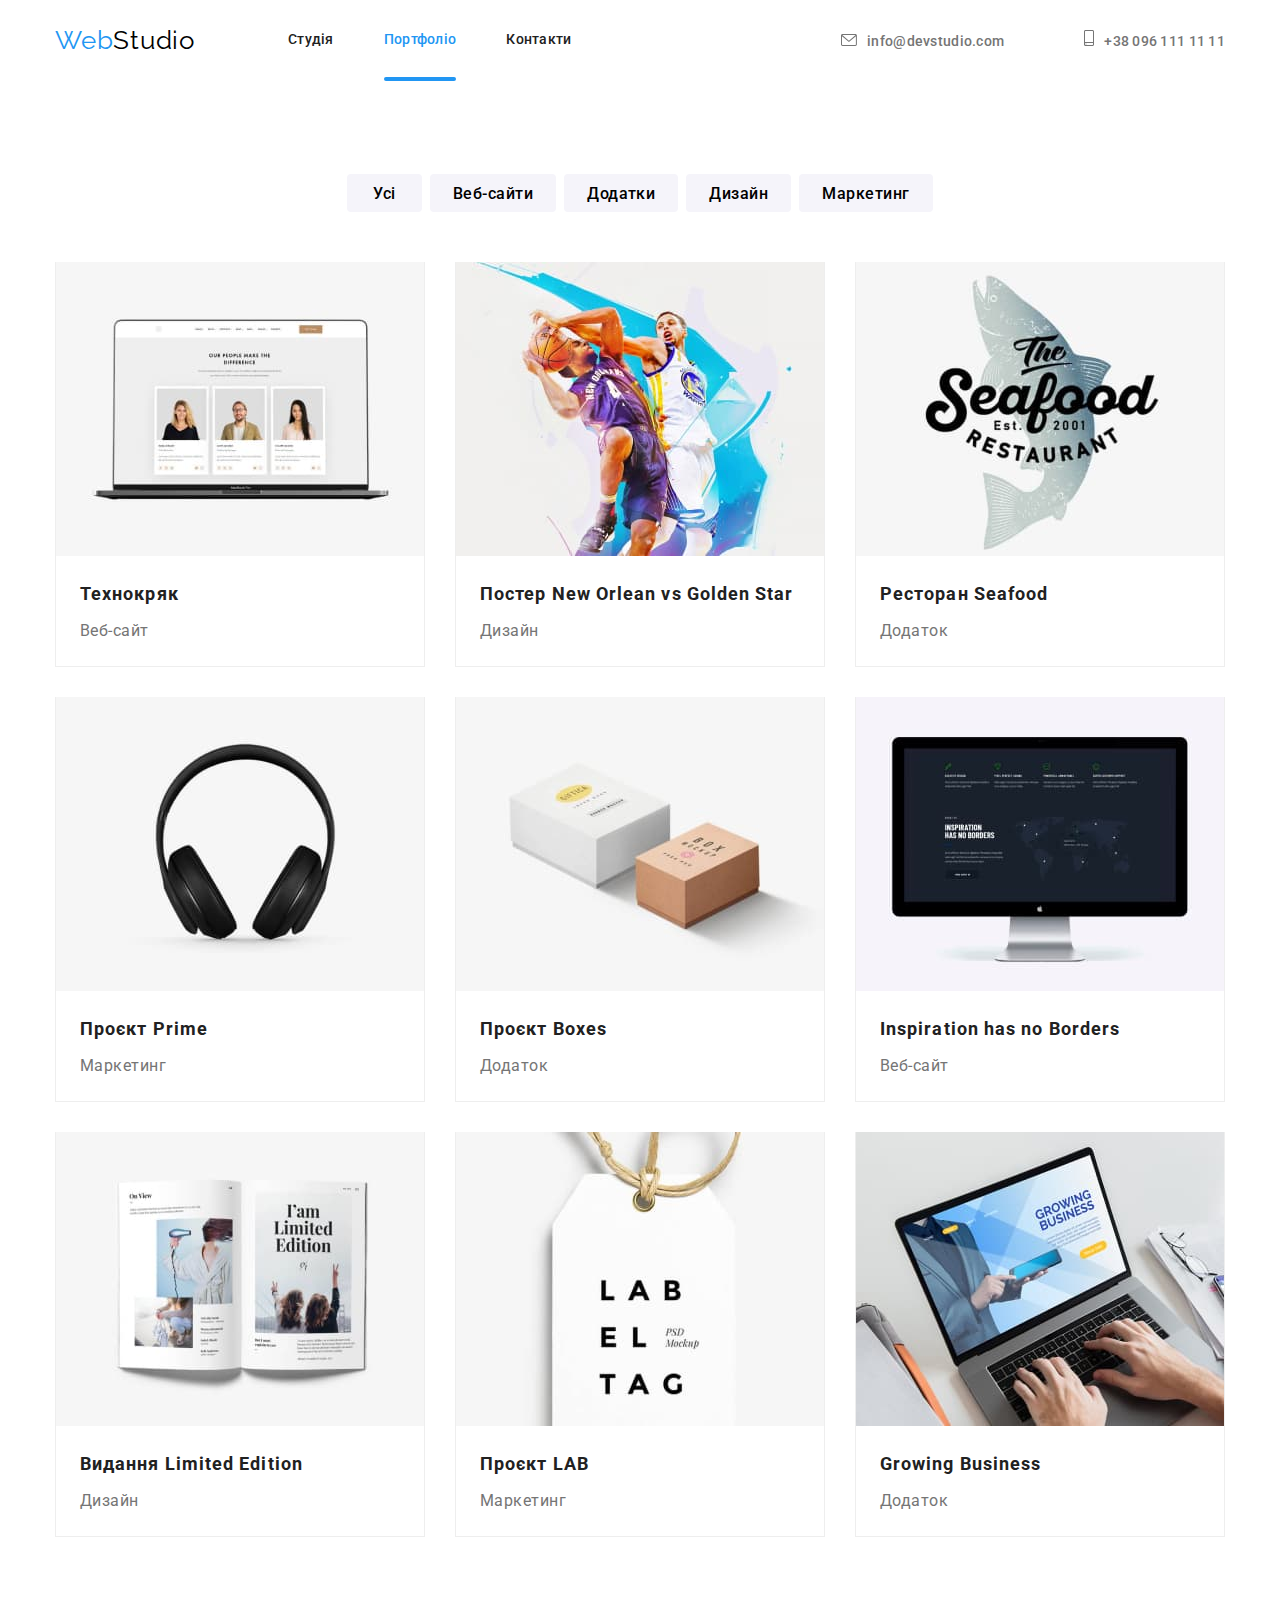
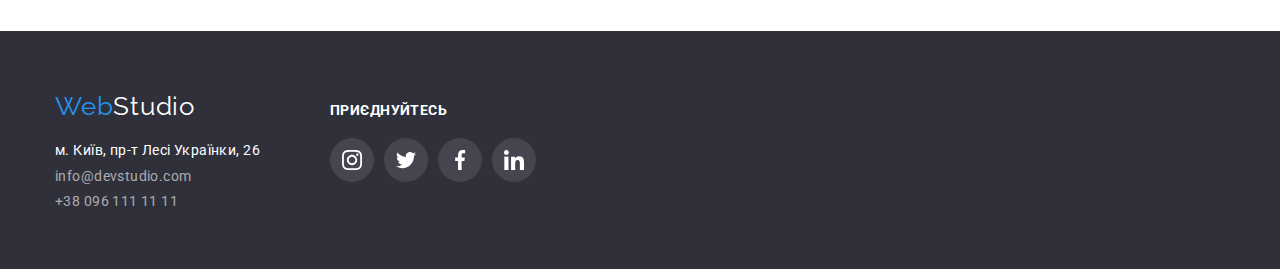
==== portfolio.html @ 135a3b44 "Initial commit" ====
<!DOCTYPE html>
<html lang="uk">

<head>
    <meta charset="UTF-8">
    <meta http-equiv="X-UA-Compatible" content="IE=edge">
    <meta name="viewport" content="width=device-width, initial-scale=1.0">
    <link
        href="https://fonts.googleapis.com/css2?family=Raleway:wght@700&family=Roboto:wght@400;500;700;900&display=swap"
        rel="stylesheet">
    <link rel="stylesheet"
            href="https://cdnjs.cloudflare.com/ajax/libs/modern-normalize/1.1.0/modern-normalize.min.css">
    <link rel="stylesheet" href="./css/styles.css" >
    <title>Веб-студія</title>
</head>
<body>
    <!--Верхня лінія-->
    <header class="header-line">
        <div class="container main-header">
            <a href="./index.html" class="logo">
                <span class="logo-web">Web</span><span class="logo-studio">Studio</span>
            </a>

            <ul class="site-nav list">
                <li><a href="./index.html" class="link link-current">Студія</a></li>
                <li><a href="./portfolio.html" class="link link-current active">Портфоліо</a></li>
                <li><a href="#" class="link link-current">Контакти</a></li>
            </ul>

        <ul class="contacts-list list">
            <li class="contacts-header">
                <a href="mailto:info@devstudio.com"
                    class="link header-contact-icon"><svg width="16" height="12"
                        class="contacts-icon-email icon-header">
                        <use href="./images/sprite-icons.svg#icon-email"></use>
                    </svg>info@devstudio.com</a>
            </li>
            <li class="contacts-header">
                <a href="tel:+380961111111" class="link header-contact-icon"><svg
                        width="10" height="16"
                        class="contacts-icon-smartphone icon-header">
                        <use href="./images/sprite-icons.svg#icon-smartphone"></use>
                    </svg>+38 096 111 11 11</a>
            </li>
        </ul>
        </div>
    </header>
<main>
    <section class="section">
    <div class="container">
    <h1 class="visually-hidden">Контент сторінки Portfolio</h1>

    <ul class="buttons list">
        <li class="buttons-menu"><button type="button" class="link-all current">Усі</button></li>
        <li class="buttons-menu"><button type="button" class="link-site">Веб-сайти</button></li>
        <li class="buttons-menu"><button type="button" class="link-apps">Додатки</button></li>
        <li class="buttons-menu"><button type="button" class="link-design">Дизайн</button></li>
        <li class="buttons-menu"><button type="button" class="link-marketing">Маркетинг</button></li>
    </ul>

        <ul class="portfolio list">
            <li class="portfolio-element">
                <div class="portfolio-image">
                    <img src="./images/portfolio1.jpg"
                    alt="На фото зображений Macbook" width="370">
                    <p class="portfolio-card-text">Ресурс пропонує комплексні пропозиції з
                     різним рівнем функціоналу та сервісів. Все це дозволить відвідувачу отримати вичерпні відомості про компанію чи
                     приватну особу.</p>           
                </div>
                <div class="portfolio-box">
                    <h2 class="title-portfolio">Технокряк</h2>
                    <p class="category portfolio-text">Веб-сайт</p>
                </div>
            </li>
            <li class="portfolio-element">
                <div class="portfolio-image">
                    <img src="./images/portfolio2.jpg" alt="На фото зображені гравці у баскетбол"
                        width="370">
                    <p class="portfolio-card-text">Ресурс пропонує комплексні пропозиції з
                        різним рівнем функціоналу та сервісів. Все це дозволить відвідувачу отримати
                        вичерпні відомості про компанію чи
                        приватну особу.</p>
                </div>
                <div class="portfolio-box"><h2 class="title-portfolio">Постер New Orlean vs Golden Star</h2>
                <p class="category portfolio-text">Дизайн</p></div>
            </li>
            <li class="portfolio-element">
                <div class="portfolio-image">
                    <img src="./images/portfolio3.jpg"
                        alt="На фото зображено лого ресторану Seafood" width="370">
                    <p class="portfolio-card-text">Ресурс пропонує комплексні пропозиції з
                        різним рівнем функціоналу та сервісів. Все це дозволить відвідувачу отримати
                        вичерпні відомості про компанію чи
                        приватну особу.</p>
                </div>
                <div class="portfolio-box"><h2 class="title-portfolio">Ресторан Seafood</h2>
                <p class="category portfolio-text">Додаток</p></div>
            </li>
            <li class="portfolio-element">
                <div class="portfolio-image">
                    <img src="./images/portfolio4.jpg" alt="На фото зображені чорні навушники"
                        width="370">
                    <p class="portfolio-card-text">Ресурс пропонує комплексні пропозиції з
                        різним рівнем функціоналу та сервісів. Все це дозволить відвідувачу отримати
                        вичерпні відомості про компанію чи
                        приватну особу.</p>
                </div>
                <div class="portfolio-box"><h2 class="title-portfolio">Проєкт Prime</h2>
                <p class="category portfolio-text">Маркетинг</p></div>
            </li>
            <li class="portfolio-element">
                <div class="portfolio-image">
                    <img src="./images/portfolio5.jpg" alt="На фото зображені дві коробки"
                        width="370">
                    <p class="portfolio-card-text">Ресурс пропонує комплексні пропозиції з
                        різним рівнем функціоналу та сервісів. Все це дозволить відвідувачу отримати
                        вичерпні відомості про компанію чи
                        приватну особу.</p>
                </div>
                <div class="portfolio-box"><h2 class="title-portfolio">Проєкт Boxes</h2>
                <p class="category portfolio-text">Додаток</p></div>
            </li>
            <li class="portfolio-element">
                <div class="portfolio-image">
                    <img src="./images/portfolio6.jpg" alt="На фото зображений монітор Apple"
                        width="370">
                    <p class="portfolio-card-text">Ресурс пропонує комплексні пропозиції з
                        різним рівнем функціоналу та сервісів. Все це дозволить відвідувачу отримати
                        вичерпні відомості про компанію чи
                        приватну особу.</p>
                </div>
                <div class="portfolio-box"><h2 class="title-portfolio">Inspiration has no Borders</h2>
                <p class="category portfolio-text">Веб-сайт</p></div>
            </li>
            <li class="portfolio-element">
                <div class="portfolio-image">
                    <img src="./images/portfolio7.jpg"
                        alt="На фото зображений журнал Limited Edition" width="370">
                    <p class="portfolio-card-text">Ресурс пропонує комплексні пропозиції з
                        різним рівнем функціоналу та сервісів. Все це дозволить відвідувачу отримати
                        вичерпні відомості про компанію чи
                        приватну особу.</p>
                </div>
                <div class="portfolio-box"><h2 class="title-portfolio">Видання Limited Edition</h2>
                <p class="category portfolio-text">Дизайн</p></div>
            </li>
            <li class="portfolio-element">
                <div class="portfolio-image">
                    <img src="./images/portfolio8.jpg" alt="На фото зображена етикетка" width="370">
                    <p class="portfolio-card-text">Ресурс пропонує комплексні пропозиції з
                        різним рівнем функціоналу та сервісів. Все це дозволить відвідувачу отримати
                        вичерпні відомості про компанію чи
                        приватну особу.</p>
                </div>
                <div class="portfolio-box"><h2 class="title-portfolio">Проєкт LAB</h2>
                <p class="category portfolio-text">Маркетинг</p></div>
            </li>
            <li class="portfolio-element">
                <div class="portfolio-image">
                    <img src="./images/portfolio9.jpg" alt="На фото зображно друкування на Macbook"
                        width="370">
                    <p class="portfolio-card-text">Ресурс пропонує комплексні пропозиції з
                        різним рівнем функціоналу та сервісів. Все це дозволить відвідувачу отримати
                        вичерпні відомості про компанію чи
                        приватну особу.</p>
                </div>
                <div class="portfolio-box"><h2 class="title-portfolio">Growing Business</h2>
                <p class="category portfolio-text">Додаток</p></div>
            </li>
        </ul>
    </div>
    </section>
</main>

<!--Підвал-->
<footer class="info">
    <div class="container footer-line">
        <div>
            <a href="./index.html" class="logo logo-footer">
                <span class="logo-web">Web</span><span
                    class="logo-studio-white">Studio</span>
            </a>

            <address>
                <ul class="list">
                    <li class="contacts-footer"><a
                            href="https://goo.gl/maps/CPtrU1FHBa2aNyZL9"
                            target="_blank" rel="noopener noreferrer nofollow"
                            class="location">м. Київ, пр-т Лесі Українки, 26</a>
                    </li>
                    <li class="contacts-footer"><a
                            href="mailto:info@devstudio.com"
                            class="contacts-item">info@devstudio.com</a></li>
                    <li class="contacts-footer"><a href="tel:+380961111111"
                            class="contacts-item telephone">+38 096 111 11
                            11</a></li>
                </ul>
            </address>
        </div>
        <div class="icons-text-footer">
            <p class="footer-text-title">Приєднуйтесь</p>
            <ul class="footer-icons-list list">
                <li class="web-footer-icon list">
                    <a href="#" class="button-footer-icon">
                        <svg class="footer-icon">
                            <use
                                href="./images/sprite-icons.svg#icon-instagram-footer">
                            </use>
                        </svg>
                    </a>
                </li>
                <li class="web-footer-icon list">
                    <a href="#" class="button-footer-icon">
                        <svg class="footer-icon">
                            <use
                                href="./images/sprite-icons.svg#icon-twitter-footer">
                            </use>
                        </svg>
                    </a>
                </li>
                <li class="web-footer-icon list">
                    <a href="#" class="button-footer-icon">
                        <svg class="footer-icon">
                            <use
                                href="./images/sprite-icons.svg#icon-facebook-footer">
                            </use>
                        </svg>
                    </a>
                </li>
                <li class="web-footer-icon list">
                    <a href="#" class="button-footer-icon">
                        <svg class="footer-icon">
                            <use
                                href="./images/sprite-icons.svg#icon-linkedin-footer">
                            </use>
                        </svg>
                    </a>
                </li>
            </ul>
        </div>
    </div>
</footer>
</body>
</html>
---- css/styles.css ----
:root {
    --title-text-color: #212121;
    --description-text-color: #757575;
    --white-color: #FFFFFF;
    --accent-color: #2196F3;
    --black-color: #000000;
    --secondary-bg-color: #F5F4FA;
    --dark-bg-coolor: #2F303A;
    --icons-grey: #AFB1B8;
}

body {
    height: 100%;
    background-color: var(--white-color);
    color: var(--title-text-color);
    font-family: Roboto, sans-serif;
    font-size: 14px;
    margin: 0;
    /*padding-top: 80px;*/
}

.main {
    flex: 1 1 auto;
}
/* чорний #212121; */

/* сірий #757575 */

/* білий #FFFFFF */

/* акцент #2196F3 */ 

/* другорядний колір фону #F5F4FA */

/* акцентний колір фону #2F303A */

.list {
    padding: 0;
    margin: 0;
    list-style: none;
}

h1,h2,h3,h4,h5,h6,p,ul {
    margin-top: 0;
    margin-bottom: 0;
}

.logo {
    font-family: Raleway, sans-serif;
    font-size: 26px;
    line-height: 1.19;
    text-decoration: none;
    letter-spacing: 0.03em;
    outline: none;
}

.logo-web {
    color: var(--accent-color);
}

.logo-studio {
    color: var(--black-color);
}

.logo-studio-white {
    color: var(--white-color);
}

.logo-footer {
    display: block;
    margin-bottom: 20px;
}

.info {
    padding-top: 60px;
    padding-bottom: 60px;
}

/* Page header */

.main-header {
    display: flex;
    align-items: center;
}

.container {
    width: 1200px;
    padding-left: 15px;
    padding-right: 15px;
    margin: 0 auto;
}

/*.header-line {
    position: fixed;
    width: 100%;
    top: 0;
    left: 0;
    min-height: 80px;
    background-color: var(--white-color);
    border-bottom: 1px solid #ECECEC;
}*/

.link-current {
    position: relative;
}

.active::after {
content: '';

position: absolute;
left: 0;
bottom: -1px;

display: block;
width: 100%;
height: 4px;
background-color: var(--accent-color);
border-radius: 2px;

/*opacity: 0;

transition-property: opacity;
transition-duration: 250ms;
transition-timing-function: cubic-bezier(0.4, 0, 0.2, 1);*/
}

/*.active:hover::after {
    opacity: 1;
}*/


/* Site nav */

.advantages-list {
    display: flex;
}

.advantages-item-icon {
    display: flex;
    justify-content: center;
    align-items: center;
    margin-bottom: 30px;
    height: 120px;
    width: 270px;
    background: var(--secondary-bg-color);
    border-radius: 4px;
}

.advantages-icon {
    width: 70px;
    height: 70px;
}

/* Наші клієнти */

.companies-logo-list {
    display: flex;
    gap: 30px;
}

.company-logo-icons {
    display: flex;
    justify-content: center;
    align-items: center;
    width: 170px;
    height:92px;
    /*padding: 16px 32px;*/
    border: 1px solid var(--icons-grey);
    color: var(--icons-grey);
    border-radius: 4px;

    transition-property: border;
    transition-duration: 250ms;
    transition-timing-function: cubic-bezier(0.4, 0, 0.2, 1);
}

.company-logo-icons:hover,
.company-logo-icons:focus {
    border-color: var(--accent-color);
    outline: none;

    transition-property: border-color, fill;
    transition-duration: 250ms;
    transition-timing-function: cubic-bezier(0.4, 0, 0.2, 1);
}

.company-icon {
    width: 106px;
    height: 60px;
    fill: currentColor;

    transition-property: fill;
    transition-duration: 250ms;
    transition-timing-function: cubic-bezier(0.4, 0, 0.2, 1);
}

.company-logo-icons:hover .company-icon,
.company-logo-icons:focus .company-icon {
    border-color: var(--accent-color);
    fill: var(--accent-color);
}



.company-icon:hover,
.company-icon:focus {
    border-color: var(--accent-color);
    fill: var(--accent-color);
}

/*.companies-list-item .company-icon:hover {
    fill: var(--accent-color);
    border-color: var(--accent-color);
}*/

.site-nav {
    display: flex;
    margin-left: 93px;
}

.site-nav li + li {
    margin-left: 50px;
}

.work-list .work-list-item + .work-list-item,
.advantages-list .advantages-item + .advantages-item,
.workers .workers-item + .workers-item {
    margin-left: 30px;
}

.work-list {
    display: flex;
    margin-right: auto;
    margin-left: auto;
    width: 1170px;
}

.image {
    display: block;
}

.workers {
    display: flex;
    margin-right: auto;
    margin-left: auto;
}

.workers-info {
    padding-top: 30px;
    padding-bottom: 30px;
}

/*.site-nav li:not(:last-child) {
    margin-right: 50px;
} */

.site-nav a {
    display: block;
    padding-top: 32px;
    padding-bottom: 32px;
    color: var(--title-text-color);
    font-weight: 500;
    line-height: 1.14;
    letter-spacing: 0.02em;
    text-decoration: none;

    transition-property: color;
    transition-duration: 250ms;
    transition-timing-function: cubic-bezier(0.4, 0, 0.2, 1);
}



.site-nav .link:hover,
.site-nav .link:focus,
.contacts-list .link:hover,
.contacts-list .link:focus {
    color: var(--accent-color);
    outline: none;
}

.contacts-item:hover,
.contacts-item:focus {
    color: var(--accent-color);
    outline: none;
}

.email-link::before {
    content: '';
    width: 16px;
    height: 12px;
    margin-right: 10px;
    background-color: var(--accent-color);
    background-image: url(../images/email.jpg);
    background-size: contain;
}

.contacts-list a {
    margin-top: 32px;
    margin-bottom: 32px;
    color: var(--description-text-color);
    font-weight: 500;
    line-height: 1.14;
    text-decoration: none;
    letter-spacing: 0.02em;

    transition-property: color;
    transition-duration: 250ms;
    transition-timing-function: cubic-bezier(0.4, 0, 0.2, 1);
}

.contacts-list li + li {
    margin-left: 50px;
}

.contacts-list {
    display: flex;
    margin-left: auto;
    align-items: baseline;
    gap: 30px;
}

.header-contact-icon {
    fill: var(--description-text-color);

    transition-property: fill;
    transition-duration: 250ms;
    transition-timing-function: cubic-bezier(0.4, 0, 0.2, 1);
}

.header-contact-icon:hover,
.header-contact-icon:focus {
    fill: var(--accent-color);
    outline: none;
}


.contacts-icon-smartphone,
.contacts-icon-email {
    margin-right: 10px;

    transition-property: fill;
    transition-duration: 250ms;
    transition-timing-function: cubic-bezier(0.4, 0, 0.2, 1);
}

/*.contacts-header a:hover {
    fill: var(--accent-color);
}*/


/* Hero */

.main.page {
    text-align: center;
    padding: 200px 0 200px
}

.overlay {
    max-width: 1600px;
    margin-left: auto;
    margin-right: auto;
    background-color: #C4C4C4;
    background-image: linear-gradient(rgba(47, 48, 58, 0.4), rgba(47, 48, 58, 0.4)), url(../images/header.jpg);
    background-repeat: no-repeat;
    background-position: center;
    background-size: cover;
}

.main-title {
    margin-top: 0;
    margin-bottom: 30px;
    margin-left: auto;
    margin-right: auto;
    width: 696px;
    color: var(--white-color);
    font-weight: 900;
    font-size: 44px;
    line-height: 1.36;
    text-transform: uppercase;
    letter-spacing: 0.06em;
    margin-bottom: 30px
}

.info {
    background-color: var(--dark-bg-coolor);
}

.section {
    padding-top: 94px;
    padding-bottom: 94px;
}


/*.section.no-padding {
    padding-top: 0;
    padding-bottom: 0;
}*/

.advantages-title {
    margin-top: 0;
    margin-bottom: 10px;
    font-size: 14px;
    line-height: 1.14;
    text-transform: uppercase;
    letter-spacing: 0.03em;
}

.advantages-desc {
    margin-top: 0;
    margin-bottom: 0;
    color: var(--description-text-color);
    line-height: 1.71;
    letter-spacing: 0.03em;
}

.team {
    background-color: var(--secondary-bg-color);
}

.occupation-title, .team-title, .clients-title {
    margin-top: 0;
    margin-bottom: 50px;
    font-size: 36px;
    line-height: 1.16;
    letter-spacing: 0.03em;
    text-align: center;
}

.team-title{
    font-size: 36px;
    line-height: 1.16;
    letter-spacing: 0.03em;
}

.name {
    margin-top: 0;
    margin-bottom: 10px;
    font-weight: 500;
    font-size: 16px;
    line-height: 1.18;
    text-align: center;
    letter-spacing: 0.03em;
}

.workers-item {
    background-color: var(--white-color);
    box-shadow: 0px 1px 3px rgba(0, 0, 0, 0.12), 0px 1px 1px rgba(0, 0, 0, 0.14), 0px 2px 1px rgba(0, 0, 0, 0.2);
    border-radius: 0px 0px 4px 4px;
}

.position {
    margin-top: 0;
    margin-bottom: 16px;
    color: var(--description-text-color);
    font-size: 16px;
    line-height: 1.18;
    text-align: center;
    letter-spacing: 0.03em;
}

.location {
    display: block;
    color: var(--white-color);
    font-style: normal;
    line-height: 1.17;
    text-decoration: none;
    letter-spacing: 0.03em;
    outline: none;
}

.contacts-item {
    display: block;
    margin-top: 0;
    font-style: normal;
    color: rgba(255, 255, 255, 0.6);
    line-height: 1.17;
    text-decoration: none;
    letter-spacing: 0.03em;

    transition-property: color;
    transition-duration: 250ms;
    transition-timing-function: cubic-bezier(0.4, 0, 0.2, 1);
}

.portfolio {
    display: flex;
    flex-wrap: wrap;
}

.portfolio-element {
    width: 370px;
    margin-right: 30px;
    margin-bottom: 30px;
    border-right: 1px solid #EEEEEE;
    border-left: 1px solid #EEEEEE;
    border-bottom: 1px solid #EEEEEE;

    transition-property: background-color, box-shadow;
    transition-duration: 250ms;
    transition-timing-function: cubic-bezier(0.4, 0, 0.2, 1);
}

.portfolio-element:nth-child(3n) {
    margin-right: 0;
}

.portfolio-element:nth-last-child(-n + 3)  {
    margin-bottom: 0;
}

.portfolio-element:hover,
.portfolio-element:focus {
    background: #FFFFFF;
    /*border: 1px solid #EEEEEE;*/
    box-shadow: 0px 1px 1px rgba(0, 0, 0, 0.12), 0px 4px 4px rgba(0, 0, 0, 0.06), 1px 4px 6px rgba(0, 0, 0, 0.16);
}

.title-portfolio {
    margin-top: 0;
    margin-bottom: 4px;
    font-size: 18px;
    line-height: 2;
    letter-spacing: 0.06em;
}

.category {
    margin-top: 0;
    color: var(--description-text-color);
    font-size: 16px;
    line-height: 1.88;
    letter-spacing: 0.03em;
}

.portfolio-box {
    padding: 20px 24px;
}

.contacts-footer {
    margin-bottom: 9px;
}

.contacts-footer:last-child {
    margin-bottom: 0;
}

/* Button */

.button {
    display: inline-block;
    border: 1px solid transparent;
    min-width: 216px;
    border-radius: 4px;
    box-shadow: 0px 4px 4px rgba(0, 0, 0, 0.15);
    padding: 10px 32px;
    background-color: var(--accent-color);
    color: var(--white-color);
    font-family: inherit;
    font-weight: 700;
    font-size: 16px;
    line-height: 1.88;
    letter-spacing: 0.03em;
    cursor: pointer;
    text-decoration: none;
    text-align: center;
    outline: none;

    transition-property: box-shadow;
    transition-duration: 250ms;
    transition-timing-function: cubic-bezier(0.4, 0, 0.2, 1);
}

.button:hover {
    box-shadow: 0px 4px 4px rgba(0, 0, 0, 0.15);
}

.buttons {
    display: flex;
    justify-content: center;
    align-items: center;
    margin-bottom: 50px;
}

.buttons .buttons-menu:not(:last-child) {
    margin-right: 8px;
}

.buttons button {
    display: inline-block;
    border: 1px solid transparent;
    background-color: var(--secondary-bg-color);
    font-family: inherit;
    font-weight: 500;
    font-size: 16px;
    line-height: 1.62;
    letter-spacing: 0.03em;
    cursor: pointer;
    text-decoration: none;
    border-radius: 4px;
    text-align: center;

    transition-property: background-color;
    transition-duration: 250ms;
    transition-timing-function: cubic-bezier(0.4, 0, 0.2, 1);
}

.buttons li :hover,
.buttons li :focus {
    color: var(--white-color);
    background-color: var(--accent-color);
    box-shadow: 0px 3px 1px rgba(0, 0, 0, 0.1), 0px 1px 2px rgba(0, 0, 0, 0.08), 0px 2px 2px rgba(0, 0, 0, 0.12);
    outline: none;
}

.link-all {
    padding: 6px 25px;
    min-width: 73px;
    height: 38px;
    left: 512px;
    top: 174px;
}

.link-site {
    padding: 6px 22px;
    min-width: 125px;
    height: 38px;
    left: 593px;
    top: 174px;
}

.link-apps {
    padding: 6px 22px;
    min-width: 112px;
    height: 38px;
    left: 726px;
    top: 174px;
}

.link-design {
    padding: 6px 22px;
    min-width: 103px;
    height: 38px;
    left: 846px;
    top: 174px;
}

.link-marketing {
    padding: 6px 22px;
    min-width: 130px;
    height: 38px;
    left: 957px;
    top: 174px;
}

.visually-hidden {
    position: absolute;
    white-space: nowrap;
    width: 1px;
    height: 1px;
    overflow: hidden;
    border: 0;
    padding: 0;
    clip: rect(0 0 0 0);
    clip-path: inset(50%);
    margin: -1px;
}

ul .active {
    color: var(--accent-color);
}

.footer-text-title {
    color: var(--white-color);
    margin-bottom: 20px;
    font-family: 'Roboto';
    font-style: normal;
    font-weight: 700;
    font-size: 14px;
    line-height: calc(16/14);
    letter-spacing: 0.03em;
    text-transform: uppercase;
}

.footer-icon {
    width: 20px;
    height: 20px;
}

.button-footer-icon {
    display: flex;
    align-items:center;
    justify-content: center;
    width: 44px;
    height: 44px;
    padding: 0;
    border: none;
    background-color: rgba(255, 255, 255, 0.1);
    border-radius: 50%;
    cursor: pointer;

    transition-property: background-color;
    transition-duration: 250ms;
    transition-timing-function: cubic-bezier(0.4, 0, 0.2, 1);
}


/*.footer-icons-list {
    padding: 0;
    border: none;
    width: 44px;
    height: 44px;
    margin-top: 20px;
    margin-bottom: 0;
    background-color: rgba(255, 255, 255, 0.1);
    border-radius: 50%;
}*/



.footer-icons-list {
    display: flex;
}

.button-footer-icon:hover,
.button-footer-icon:focus {
    background-color: var(--accent-color);
    outline: none;
}

.footer-icons-list li+li {
    margin-left: 10px;
}

.icons-text-footer {
    margin-left: 70px;
}

.button-team-icon {
    display: flex;
    align-items: center;
    justify-content: center;
    padding: 0;
    border: none;
    width: 44px;
    height: 44px;
    border-radius: 50%;
    color: var(--icons-grey);
    cursor: pointer;

    transition-property: background-color;
    transition-duration: 250ms;
    transition-timing-function: cubic-bezier(0.4, 0, 0.2, 1);
}

.team-icon {
    width: 20px;
    height: 20px;
    fill: currentColor;

    transition-property: fill;
    transition-duration: 250ms;
    transition-timing-function: cubic-bezier(0.4, 0, 0.2, 1);
}

.button-team-icon:hover,
.button-team-icon:focus {
    background-color: var(--accent-color);
    color: var(--white-color);
    border-radius: 50%;
    outline: none;
}

.team-icon:hover,
.team-icon:focus {
    fill: var(--white-color);
}

/*.button-team-icon:hover,
.button-team-icon:focus {
    fill: var(--accent-color);
}*/

.team-icons-list li+li {
    margin-left: 10px;
}

.team-icons-list {
    display: flex;
    justify-content: center;
}

.footer-line {
    display: flex;
    align-items: baseline;
}

.portfolio-image {
    position: relative;
    overflow: hidden;
}

.portfolio-element:hover .portfolio-card-text {
    transform: translateY(0px);
}

/*.portfolio-image:hover::before {
    opacity: 1;
}*/

.portfolio-card-text {
    font-family: 'Roboto';
    font-style: normal;
    font-weight: 400;
    font-size: 18px;
    line-height: calc(28/18);
    letter-spacing: 0.03em;
    color: var(--white-color);

    position: absolute;
    display: flex;
    justify-content: center;
    align-items: center;
    top: 0;
    left: 0;
    width: 100%;
    height: 100%;
    padding-top: 63px;
    padding-bottom: 63px;
    padding-left: 24px;
    padding-right: 24px;
    background-color: rgba(33, 150, 243, 0.9);     
    transform: translateY(100%);
    transition: transform 250ms cubic-bezier(0.4, 0, 0.2, 1);
}

.portfolio-element .portfolio-card:hover {
    opacity: 1;
}


.backdrop {
    position: fixed;
    top: 0;
    left: 0;
    width: 100%;
    height: 100%;
    background-color: rgba(0, 0, 0, 0.2);

    opacity: 1;
    transition: opacity 250ms cubic-bezier(0.4, 0, 0.2, 1);
}

.backdrop.is-hidden {
    opacity: 0;
    pointer-events: none;
}

.modal {
    display: flex;
    justify-content: flex-end;
    position: absolute;
    top: 50%;
    left: 50%;
    transform: translate(-50%, -50%);

   min-width: 528px; 
   min-height: 581px;

   background-color: var(--white-color);
    box-shadow: 0px 1px 3px rgba(0, 0, 0, 0.12), 0px 1px 1px rgba(0, 0, 0, 0.14), 0px 2px 1px rgba(0, 0, 0, 0.2);
    border-radius: 4px;

    transition-property: box-shadow;
    transition-duration: 250ms;
    transition-timing-function: cubic-bezier(0.4, 0, 0.2, 1);
}

.button-close {
    margin-top: 9px;
    margin-right: 9px;
    width: 30px;
    height: 30px;
    background-color: var(--white-color);
    border: 1px solid rgba(0, 0, 0, 0.1);
    border-radius: 50%;
}

.button-close-icon {
    fill: var(--black-color);
    width: 11px;
    height: 11px;
}

.occupation-card-text {
    font-family: 'Roboto';
    font-style: normal;
    font-weight: 700;
    font-size: 14px;
    line-height: calc(16/14);
    text-align: center;
    letter-spacing: 0.03em;
    text-transform: uppercase;
    color: var(--white-color);
}

.work-list-thumb {
    position: relative;
}

.occupation-card {
    position: absolute;
    display: flex;
    justify-content: center;
    align-items: center;
    
    width: 100%;
    height: 70px;
    bottom: 0;
    background-color: rgba(47, 48, 58, 0.8);;
}

img {
    display: block;
}
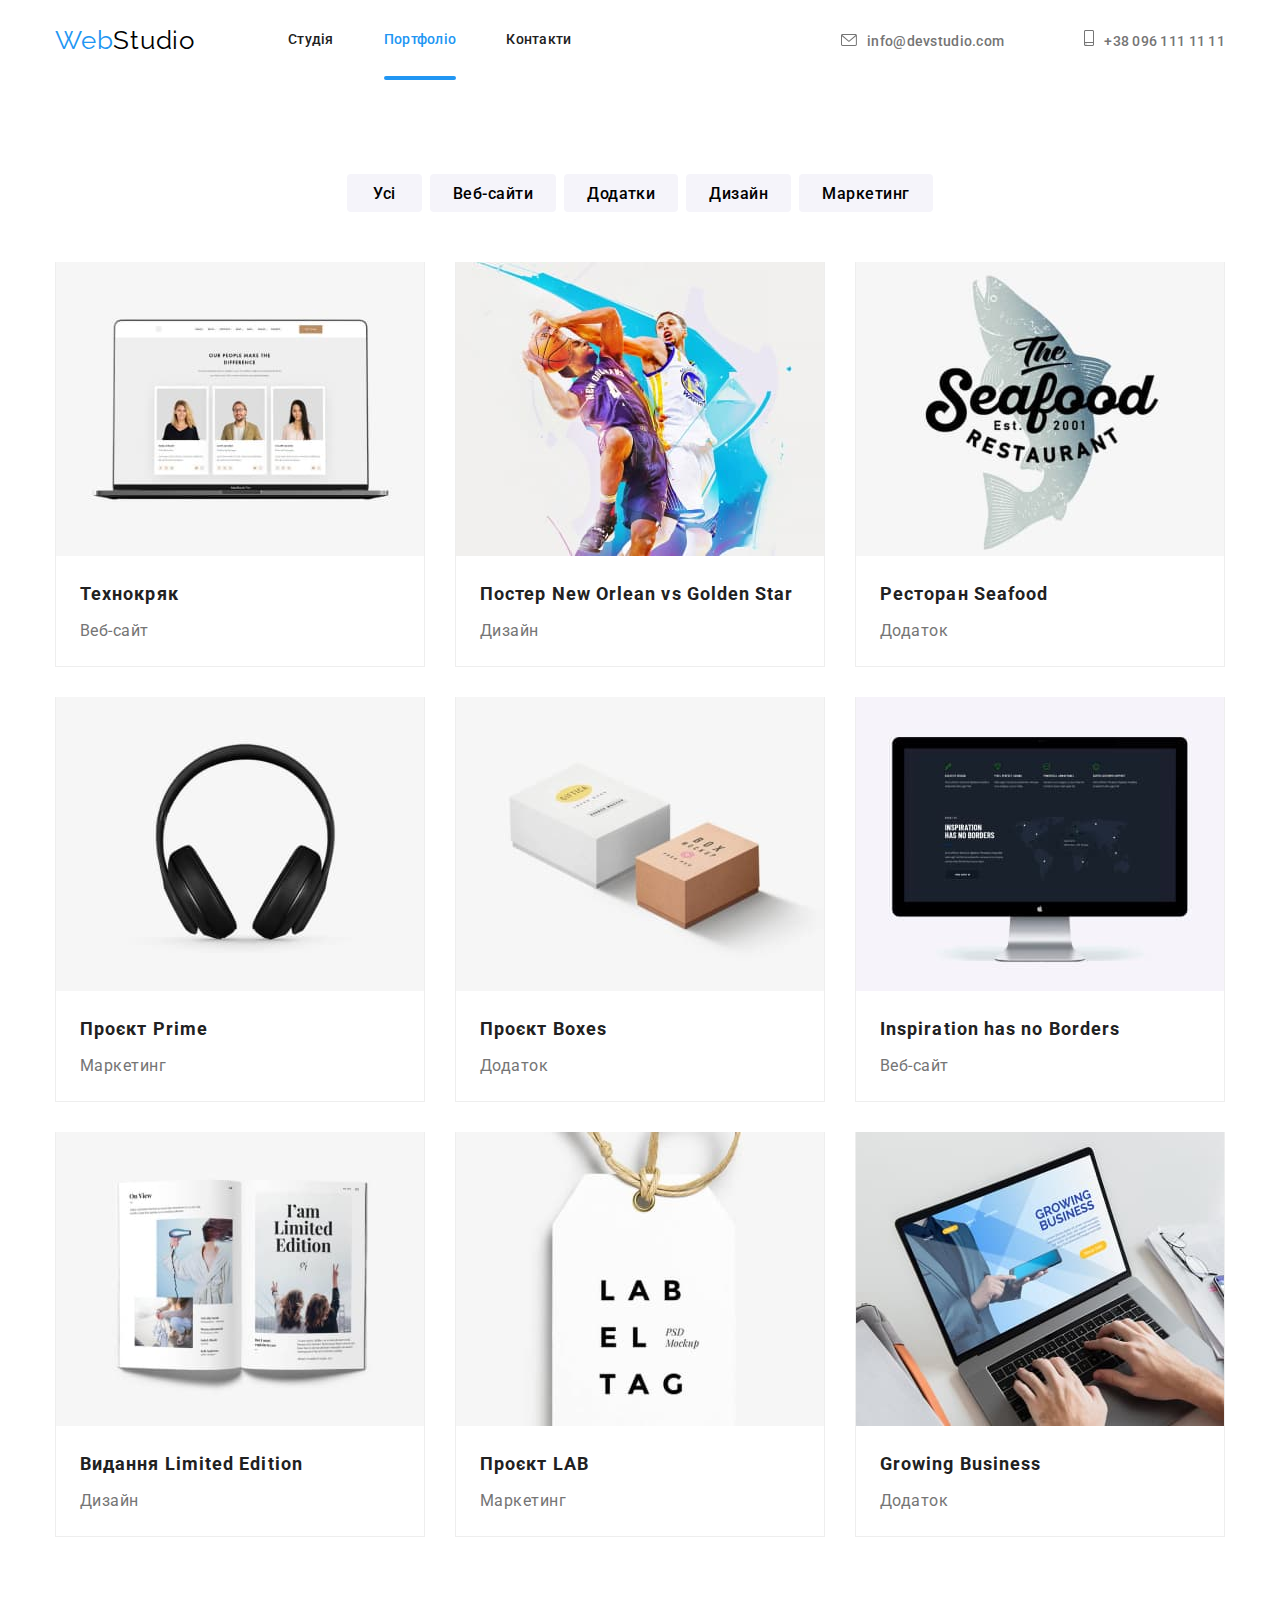
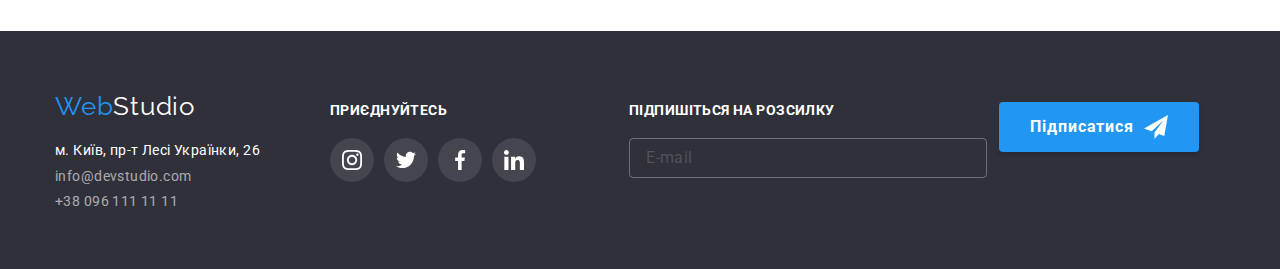
==== commit d454c299: "Update portfolio.html" ====
--- a/portfolio.html
+++ b/portfolio.html
@@ -32,14 +32,14 @@
                 <a href="mailto:info@devstudio.com"
                     class="link header-contact-icon"><svg width="16" height="12"
                         class="contacts-icon-email icon-header">
-                        <use href="./images/sprite-icons.svg#icon-email"></use>
+                        <use href="./images/icons.svg#icon-email"></use>
                     </svg>info@devstudio.com</a>
             </li>
             <li class="contacts-header">
                 <a href="tel:+380961111111" class="link header-contact-icon"><svg
                         width="10" height="16"
                         class="contacts-icon-smartphone icon-header">
-                        <use href="./images/sprite-icons.svg#icon-smartphone"></use>
+                        <use href="./images/icons.svg#icon-smartphone"></use>
                     </svg>+38 096 111 11 11</a>
             </li>
         </ul>
@@ -204,40 +204,54 @@
                     <a href="#" class="button-footer-icon">
                         <svg class="footer-icon">
                             <use
-                                href="./images/sprite-icons.svg#icon-instagram-footer">
-                            </use>
-                        </svg>
-                    </a>
-                </li>
-                <li class="web-footer-icon list">
-                    <a href="#" class="button-footer-icon">
-                        <svg class="footer-icon">
-                            <use
-                                href="./images/sprite-icons.svg#icon-twitter-footer">
-                            </use>
-                        </svg>
-                    </a>
-                </li>
-                <li class="web-footer-icon list">
-                    <a href="#" class="button-footer-icon">
-                        <svg class="footer-icon">
-                            <use
-                                href="./images/sprite-icons.svg#icon-facebook-footer">
-                            </use>
-                        </svg>
-                    </a>
-                </li>
-                <li class="web-footer-icon list">
-                    <a href="#" class="button-footer-icon">
-                        <svg class="footer-icon">
-                            <use
-                                href="./images/sprite-icons.svg#icon-linkedin-footer">
+                                href="./images/icons.svg#icon-instagram-footer">
+                            </use>
+                        </svg>
+                    </a>
+                </li>
+                <li class="web-footer-icon list">
+                    <a href="#" class="button-footer-icon">
+                        <svg class="footer-icon">
+                            <use href="./images/icons.svg#icon-twitter-footer">
+                            </use>
+                        </svg>
+                    </a>
+                </li>
+                <li class="web-footer-icon list">
+                    <a href="#" class="button-footer-icon">
+                        <svg class="footer-icon">
+                            <use href="./images/icons.svg#icon-facebook-footer">
+                            </use>
+                        </svg>
+                    </a>
+                </li>
+                <li class="web-footer-icon list">
+                    <a href="#" class="button-footer-icon">
+                        <svg class="footer-icon">
+                            <use href="./images/icons.svg#icon-linkedin-footer">
                             </use>
                         </svg>
                     </a>
                 </li>
             </ul>
         </div>
+
+        <form class="form-footer">
+            <div class="form-field-footer">
+                <label for="email">
+                    <p class="footer-text-title">Підпишіться на розсилку</p>
+                </label>
+                <input type="email" name="email" id="email"
+                    placeholder="E-mail">
+            </div>
+
+            <button class="button-subscribe" type="submit">Підписатися
+                <svg class="icon-send-footer">
+                    <use href="./images/icons.svg#icon-send-footer"></use>
+                </svg>
+            </button>
+        </form>
+
     </div>
 </footer>
 </body>
--- a/css/styles.css
+++ b/css/styles.css
@@ -109,7 +109,7 @@
 
 position: absolute;
 left: 0;
-bottom: -1px;
+bottom: 0px;
 
 display: block;
 width: 100%;
@@ -876,6 +876,10 @@
 }
 
 .button-close {
+    display: flex;
+    align-items: center;
+    justify-content: center;
+    position: absolute;
     margin-top: 9px;
     margin-right: 9px;
     width: 30px;
@@ -883,12 +887,18 @@
     background-color: var(--white-color);
     border: 1px solid rgba(0, 0, 0, 0.1);
     border-radius: 50%;
+    cursor: pointer;
 }
 
 .button-close-icon {
     fill: var(--black-color);
     width: 11px;
     height: 11px;
+}
+
+.button-close-icon:hover,
+.button-close-icon:focus {
+    fill: var(--accent-color);
 }
 
 .occupation-card-text {
@@ -921,4 +931,288 @@
 
 img {
     display: block;
+}
+
+.form {
+    width: 528px;
+    height: 581px;
+    margin-left: auto;
+    margin-right: auto;
+    padding: 40px;
+}
+
+.form-field {
+    display: flex;
+    flex-direction: column;
+    margin-bottom: 10px;
+    position: relative;
+    cursor: pointer;
+    
+    transition: fill 250ms cubic-bezier(0.4, 0, 0.2, 1);
+}
+
+.form-field:focus,
+.form-field:hover {
+    fill: var(--accent-color);
+}
+
+.form-field label {
+    margin-bottom: 4px;
+
+    font-family: 'Roboto';
+    font-style: normal;
+    font-weight: 400;
+    font-size: 12px;
+    line-height: calc(14/12);
+    letter-spacing: 0.01em;
+    
+    color: var(--description-text-color);
+}
+
+.form-field input {
+    margin: 0;
+    padding-top: 11px;
+    padding-bottom: 11px;
+    padding-right: 12px;
+    padding-left: 42px;
+    height: 40px;
+    border: 1px solid rgba(33, 33, 33, 0.2);
+    border-radius: 4px;
+    cursor: pointer;
+
+    transition: border-color 250ms cubic-bezier(0.4, 0, 0.2, 1);
+}
+
+.form-field input:hover,
+.form-field input:focus {
+    border-color: var(--accent-color);
+}
+
+.form-field input::placeholder {
+    font-family: 'Roboto';
+    font-style: normal;
+    font-weight: 400;
+    font-size: 12px;
+    line-height: calc(14/12);
+    letter-spacing: 0.01em;
+    color: rgba(117, 117, 117, 0.5);
+}
+
+.form-field textarea {
+    margin: 0;
+    padding: 12px 16px;
+    margin-bottom: 10px;
+    height: 120px;
+    border: 1px solid rgba(33, 33, 33, 0.2);
+    border-radius: 4px;
+
+    font-family: 'Roboto';
+    font-style: normal;
+    font-weight: 400;
+    font-size: 12px;
+    line-height: calc(14/12);
+    letter-spacing: 0.01em;
+    
+    color: rgba(117, 117, 117, 0.5);
+
+    cursor: pointer;
+    
+    transition: border-color 250ms cubic-bezier(0.4, 0, 0.2, 1);
+}
+
+.form-field textarea:hover,
+.form-field textarea:focus {
+    border-color: var(--accent-color);
+}
+
+.form-title {
+    margin-top: 0;
+    margin-bottom: 12px;
+
+    font-family: 'Roboto';
+    font-style: normal;
+    font-weight: 700;
+    font-size: 20px;
+    line-height: calc(23/20);
+    text-align: center;
+    letter-spacing: 0.03em;
+    text-align: center;
+    
+    color:var(--title-text-color);
+}
+
+.policy {
+    display: flex;
+    align-items: center;
+    justify-content: center;
+    padding: 0;
+    margin: 0;
+    margin-bottom: 30px;
+    display: flex;
+    align-items: center;
+}
+
+.policy input[type="checkbox"] {
+}
+
+.policy label {
+    margin-left: 8.38px;
+
+    font-family: 'Roboto';
+    font-style: normal;
+    font-weight: 400;
+    font-size: 14px;
+    line-height: calc(24/14);
+    letter-spacing: 0.03em;
+    
+    color: var(--description-text-color);
+}
+
+.link-policy {
+    color: var(--accent-color);
+    text-decoration-line: underline;
+    text-decoration-skip-ink: none;
+}
+
+.icons-form {
+    position: absolute;
+    top: 50%;
+    left: 12px;
+
+    display: inline-block;
+}
+
+.checkbox {
+    appearance: none;
+
+    position: absolute;
+}
+
+.checkbox-label {
+    display: flex;
+    align-items: center;
+    justify-content: center;
+}
+
+.icon-checkbox {
+    display: inline-block;
+    width: 16px;
+    height: 15px;
+    margin-right: 8.38px;
+    border: 2px solid var(--title-text-color);
+    border-radius: 2px;
+
+    transition: border-color 250ms cubic-bezier(0.4, 0, 0.2, 1), background-color 250ms cubic-bezier(0.4, 0, 0.2, 1);
+}
+
+.checkbox:checked + .icon-checkbox {
+    border-color: var(--accent-color);
+   background-color: var(--accent-color);
+   background-size: contain;
+   background-origin: border-box;
+}
+
+.form-footer {
+    width: 100%;
+    display: flex;
+    flex-direction: row;
+    justify-content: space-between;
+    width: 570px;
+    height: 86px;
+    margin-left: 93px;
+    margin-right: auto;
+}
+
+.form-field-footer {
+    display: flex;
+    flex-direction: column;
+    position: relative;
+    cursor: pointer;
+}
+
+
+.form-field-footer input {
+    margin: 0;
+    padding: 0;
+    height: 40px;
+    width: 358px;
+    border: 1px solid rgba(255, 255, 255, 0.3);
+    background-color: transparent;
+    border-radius: 4px;
+    cursor: pointer;
+}
+
+
+.form-field-footer input::placeholder {
+    margin: 0;
+    padding: 15px 16px;
+    font-family: 'Roboto';
+    font-style: normal;
+    font-weight: 400;
+    font-size: 16px;
+    line-height: calc(20/16);
+    letter-spacing: 0.03em;
+    color: rgba(117, 117, 117, 0.5);
+}
+
+.form-field-footer input+.button-subscribe {
+    display: flex;
+    flex-flow: row;
+}
+
+.button-subscribe {
+    display: inline-flex;
+    justify-content: center;
+    align-items: center;
+    width: 100%;
+    border: 1px solid transparent;
+    max-width: 200px;
+    max-height: 50px;
+    border-radius: 4px;
+    box-shadow: 0px 4px 4px rgba(0, 0, 0, 0.15);
+    padding: 0;
+    background-color: var(--accent-color);
+    color: var(--white-color);
+    font-family: 'Roboto';
+    font-weight: 700;
+    font-size: 16px;
+    line-height: calc(30/16);
+    letter-spacing: 0.06em;
+    cursor: pointer;
+    text-decoration: none;
+    text-align: center;
+    outline: none;
+}
+
+.button-subscribe > .icon-send-footer {
+    width: 24px;
+    height: 24px;
+    margin-left: 10px;
+}
+
+.button-send-modal {
+    display: flex;
+    justify-content: center;
+    align-items: center;
+}
+
+.button-modal {
+    display: inline-block;
+    border: 1px solid transparent;
+    width: 200px;
+    height: 50px;
+    border-radius: 4px;
+    box-shadow: 0px 4px 4px rgba(0, 0, 0, 0.15);
+    padding: 0;
+    background-color: var(--accent-color);
+    color: var(--white-color);
+    font-family: 'Roboto';
+    font-weight: 700;
+    font-size: 16px;
+    line-height: calc(30/16);
+    letter-spacing: 0.06em;
+    cursor: pointer;
+    text-decoration: none;
+    text-align: center;
+    outline: none;
 }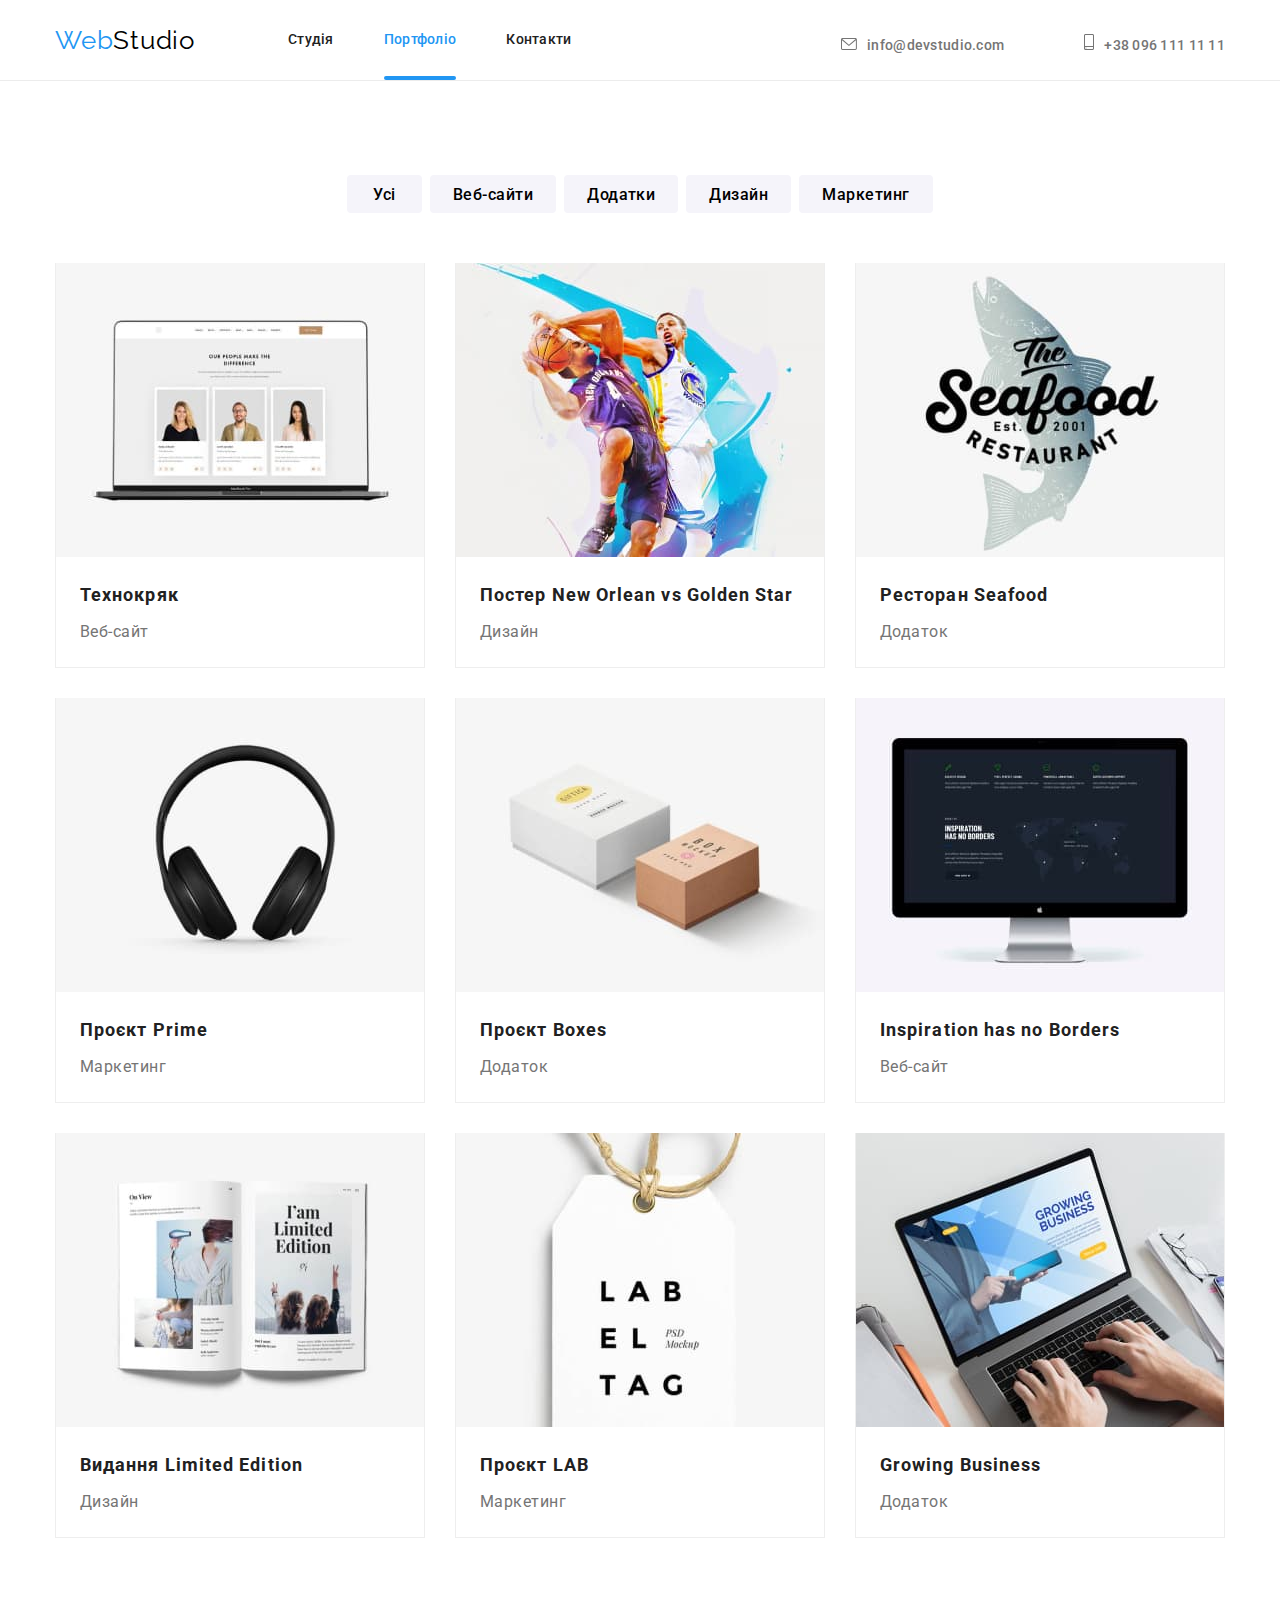
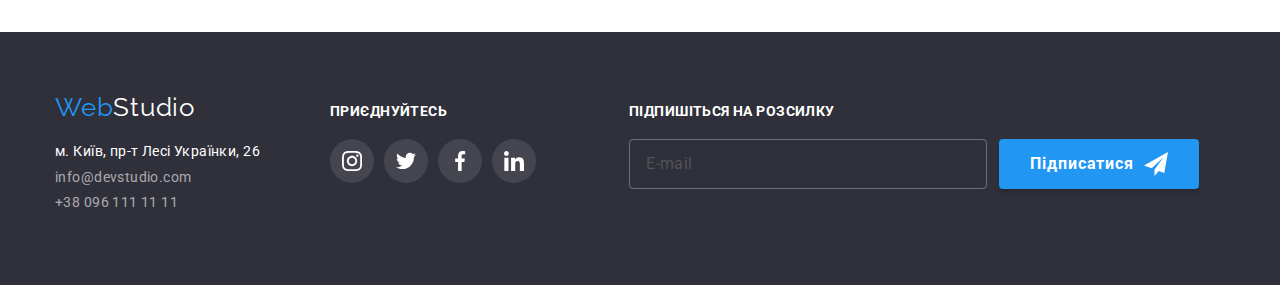
==== commit 270e267f: "Виправлення" ====
--- a/portfolio.html
+++ b/portfolio.html
@@ -236,21 +236,22 @@
             </ul>
         </div>
 
-        <form class="form-footer">
-            <div class="form-field-footer">
-                <label for="email">
-                    <p class="footer-text-title">Підпишіться на розсилку</p>
-                </label>
-                <input type="email" name="email" id="email"
-                    placeholder="E-mail">
-            </div>
-
-            <button class="button-subscribe" type="submit">Підписатися
-                <svg class="icon-send-footer">
-                    <use href="./images/icons.svg#icon-send-footer"></use>
-                </svg>
-            </button>
-        </form>
+        <div>
+            <p class="footer-title-subscribe">Підпишіться на розсилку</p>
+            <form class="form-footer">
+                <div class="form-field-footer">
+                    <label for="email"></label>
+                    <input type="email" name="mail" id="mail"
+                        placeholder="E-mail">
+                </div>
+
+                <button class="button-subscribe" type="submit">Підписатися
+                    <svg class="icon-send-footer">
+                        <use href="./images/icons.svg#icon-send-footer"></use>
+                    </svg>
+                </button>
+            </form>
+        </div>
 
     </div>
 </footer>
--- a/css/styles.css
+++ b/css/styles.css
@@ -90,15 +90,15 @@
     margin: 0 auto;
 }
 
-/*.header-line {
-    position: fixed;
+.header-line {
+    /*position: fixed;
     width: 100%;
     top: 0;
-    left: 0;
+    left: 0;*/
     min-height: 80px;
-    background-color: var(--white-color);
+    /*background-color: var(--white-color);*/
     border-bottom: 1px solid #ECECEC;
-}*/
+}
 
 .link-current {
     position: relative;
@@ -338,6 +338,7 @@
 .contacts-icon-smartphone,
 .contacts-icon-email {
     margin-right: 10px;
+    margin-top: 8px;
 
     transition-property: fill;
     transition-duration: 250ms;
@@ -392,10 +393,9 @@
 }
 
 
-/*.section.no-padding {
+.section.no-padding {
     padding-top: 0;
-    padding-bottom: 0;
-}*/
+}
 
 .advantages-title {
     margin-top: 0;
@@ -599,9 +599,7 @@
     border-radius: 4px;
     text-align: center;
 
-    transition-property: background-color;
-    transition-duration: 250ms;
-    transition-timing-function: cubic-bezier(0.4, 0, 0.2, 1);
+    transition: background-color 250ms cubic-bezier(0.4, 0, 0.2, 1), box-shadov 250ms cubic-bezier(0.4, 0, 0.2, 1);
 }
 
 .buttons li :hover,
@@ -681,6 +679,19 @@
     text-transform: uppercase;
 }
 
+.footer-title-subscribe {
+    margin-left: 93px;
+    color: var(--white-color);
+    margin-bottom: 20px;
+    font-family: 'Roboto';
+    font-style: normal;
+    font-weight: 700;
+    font-size: 14px;
+    line-height: calc(16/14);
+    letter-spacing: 0.03em;
+    text-transform: uppercase;
+}
+
 .footer-icon {
     width: 20px;
     height: 20px;
@@ -935,10 +946,12 @@
 
 .form {
     width: 528px;
-    height: 581px;
     margin-left: auto;
     margin-right: auto;
-    padding: 40px;
+    padding-top: 0px;
+    padding-bottom: 0px;
+    padding-left: 40px;
+    padding-right: 40px;
 }
 
 .form-field {
@@ -979,6 +992,7 @@
     border: 1px solid rgba(33, 33, 33, 0.2);
     border-radius: 4px;
     cursor: pointer;
+    outline: none;
 
     transition: border-color 250ms cubic-bezier(0.4, 0, 0.2, 1);
 }
@@ -1016,7 +1030,8 @@
     color: rgba(117, 117, 117, 0.5);
 
     cursor: pointer;
-    
+    resize: none;
+    outline: none;
     transition: border-color 250ms cubic-bezier(0.4, 0, 0.2, 1);
 }
 
@@ -1026,9 +1041,13 @@
 }
 
 .form-title {
-    margin-top: 0;
+    /*display: flex;
+    align-items: center;
+    justify-content: center;*/
+    margin-top: 40px;
     margin-bottom: 12px;
-
+    margin-left: auto;
+    margin-right: auto;
     font-family: 'Roboto';
     font-style: normal;
     font-weight: 700;
@@ -1072,6 +1091,7 @@
     color: var(--accent-color);
     text-decoration-line: underline;
     text-decoration-skip-ink: none;
+    margin-left: 4px;
 }
 
 .icons-form {
@@ -1134,7 +1154,7 @@
 .form-field-footer input {
     margin: 0;
     padding: 0;
-    height: 40px;
+    height: 50px;
     width: 358px;
     border: 1px solid rgba(255, 255, 255, 0.3);
     background-color: transparent;
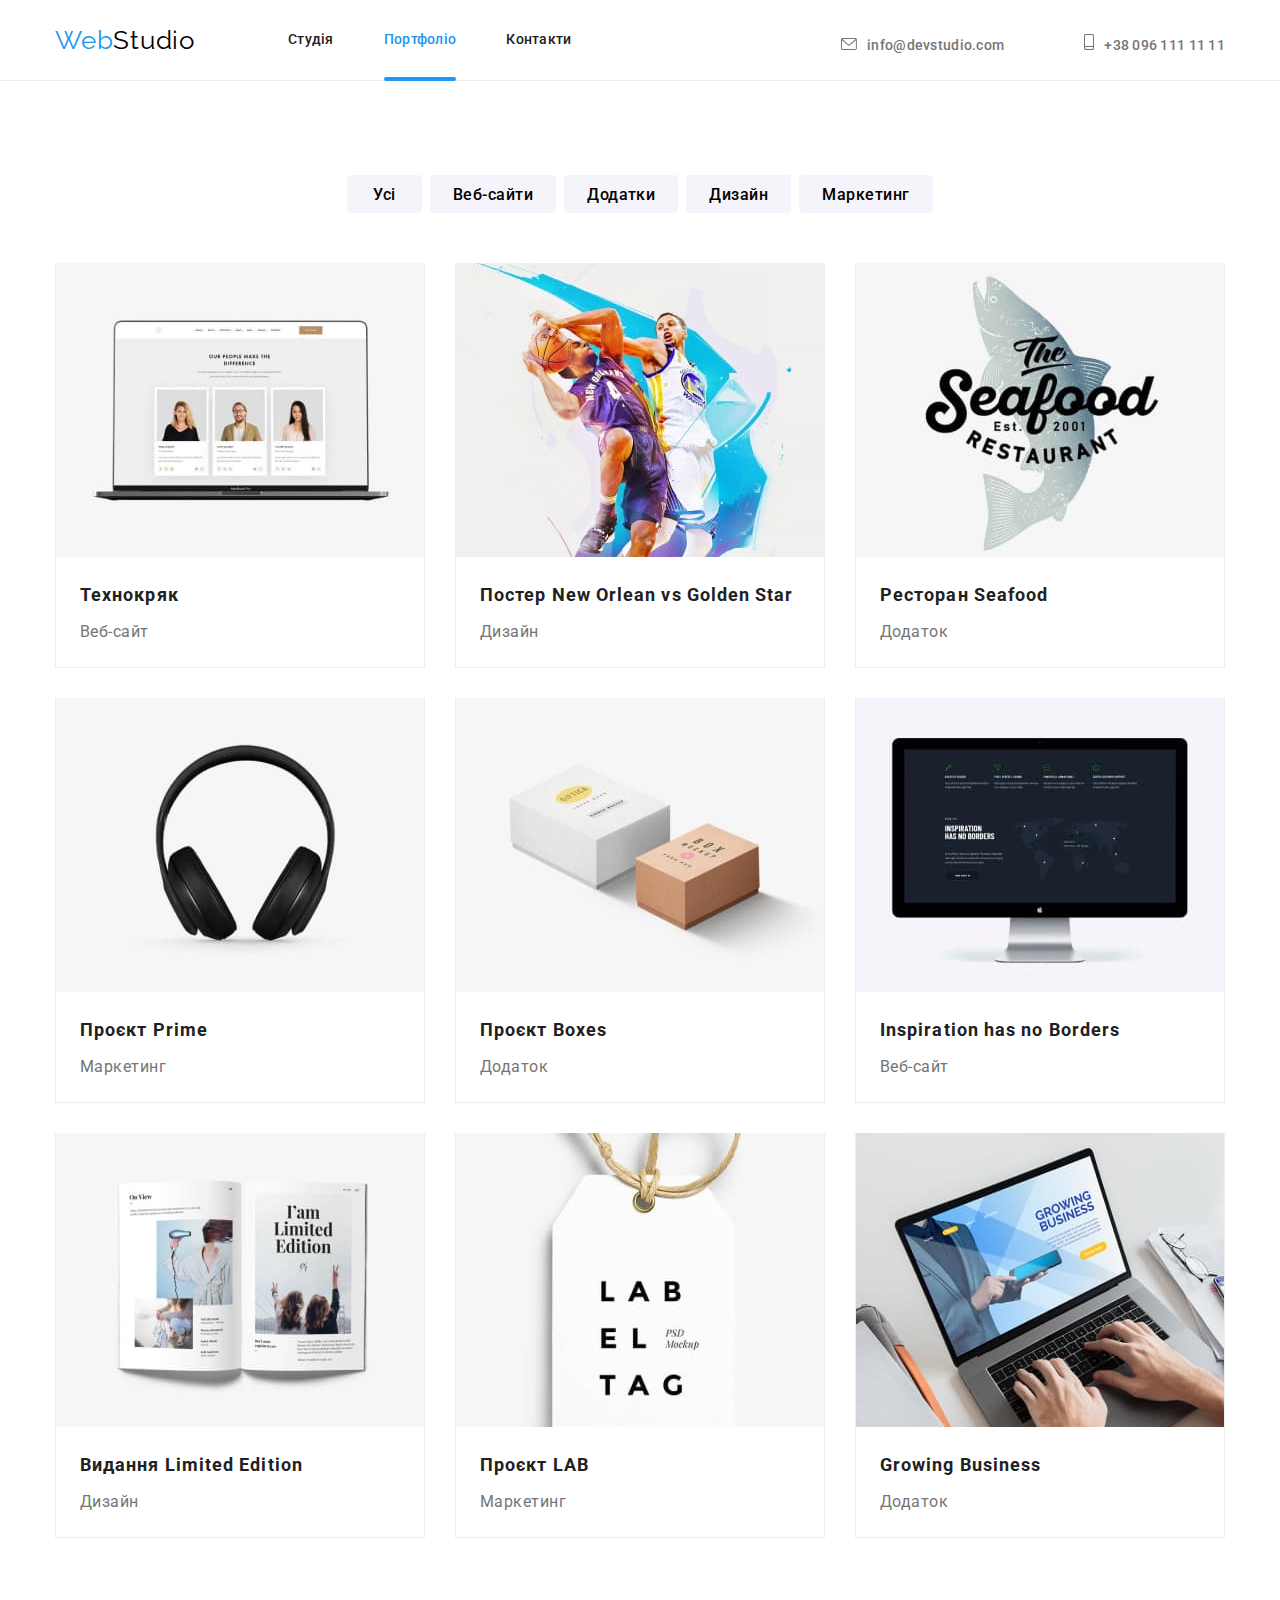
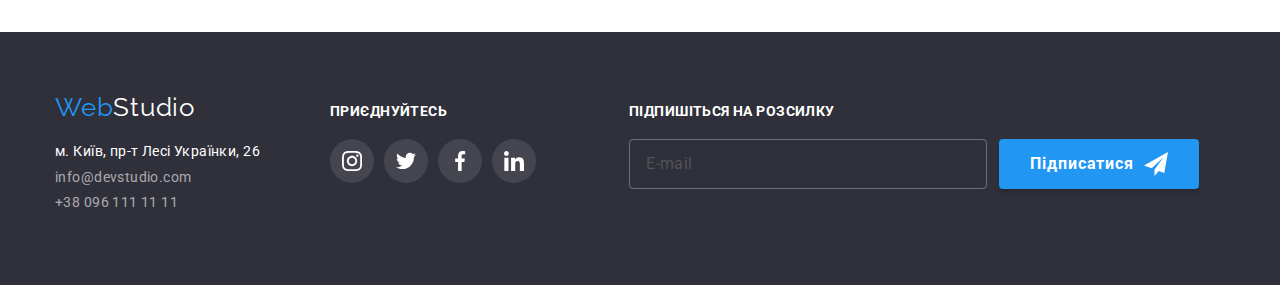
==== commit 77f6b69a: "Update portfolio.html" ====
--- a/portfolio.html
+++ b/portfolio.html
@@ -236,14 +236,12 @@
             </ul>
         </div>
 
-        <div>
+        <div class="footer-subscribing">
             <p class="footer-title-subscribe">Підпишіться на розсилку</p>
             <form class="form-footer">
-                <div class="form-field-footer">
-                    <label for="email"></label>
-                    <input type="email" name="mail" id="mail"
-                        placeholder="E-mail">
-                </div>
+                <label class="form-field-footer">
+                    <input type="email" name="mail" placeholder="E-mail">
+                </label>
 
                 <button class="button-subscribe" type="submit">Підписатися
                     <svg class="icon-send-footer">
--- a/css/styles.css
+++ b/css/styles.css
@@ -10,7 +10,6 @@
 }
 
 body {
-    height: 100%;
     background-color: var(--white-color);
     color: var(--title-text-color);
     font-family: Roboto, sans-serif;
@@ -94,9 +93,8 @@
     /*position: fixed;
     width: 100%;
     top: 0;
-    left: 0;*/
-    min-height: 80px;
-    /*background-color: var(--white-color);*/
+    left: 0;
+    background-color: var(--white-color);*/
     border-bottom: 1px solid #ECECEC;
 }
 
@@ -109,7 +107,7 @@
 
 position: absolute;
 left: 0;
-bottom: 0px;
+bottom: -1px;
 
 display: block;
 width: 100%;
@@ -599,7 +597,7 @@
     border-radius: 4px;
     text-align: center;
 
-    transition: background-color 250ms cubic-bezier(0.4, 0, 0.2, 1), box-shadov 250ms cubic-bezier(0.4, 0, 0.2, 1);
+    transition: color 250ms cubic-bezier(0.4, 0, 0.2, 1), background-color 250ms cubic-bezier(0.4, 0, 0.2, 1), box-shadov 250ms cubic-bezier(0.4, 0, 0.2, 1);
 }
 
 .buttons li :hover,
@@ -679,8 +677,11 @@
     text-transform: uppercase;
 }
 
+.footer-subscribing {
+    margin-left: 93px;
+}
+
 .footer-title-subscribe {
-    margin-left: 93px;
     color: var(--white-color);
     margin-bottom: 20px;
     font-family: 'Roboto';
@@ -850,6 +851,7 @@
 
 
 .backdrop {
+    z-index: 1;
     position: fixed;
     top: 0;
     left: 0;
@@ -1139,7 +1141,6 @@
     justify-content: space-between;
     width: 570px;
     height: 86px;
-    margin-left: 93px;
     margin-right: auto;
 }
 
